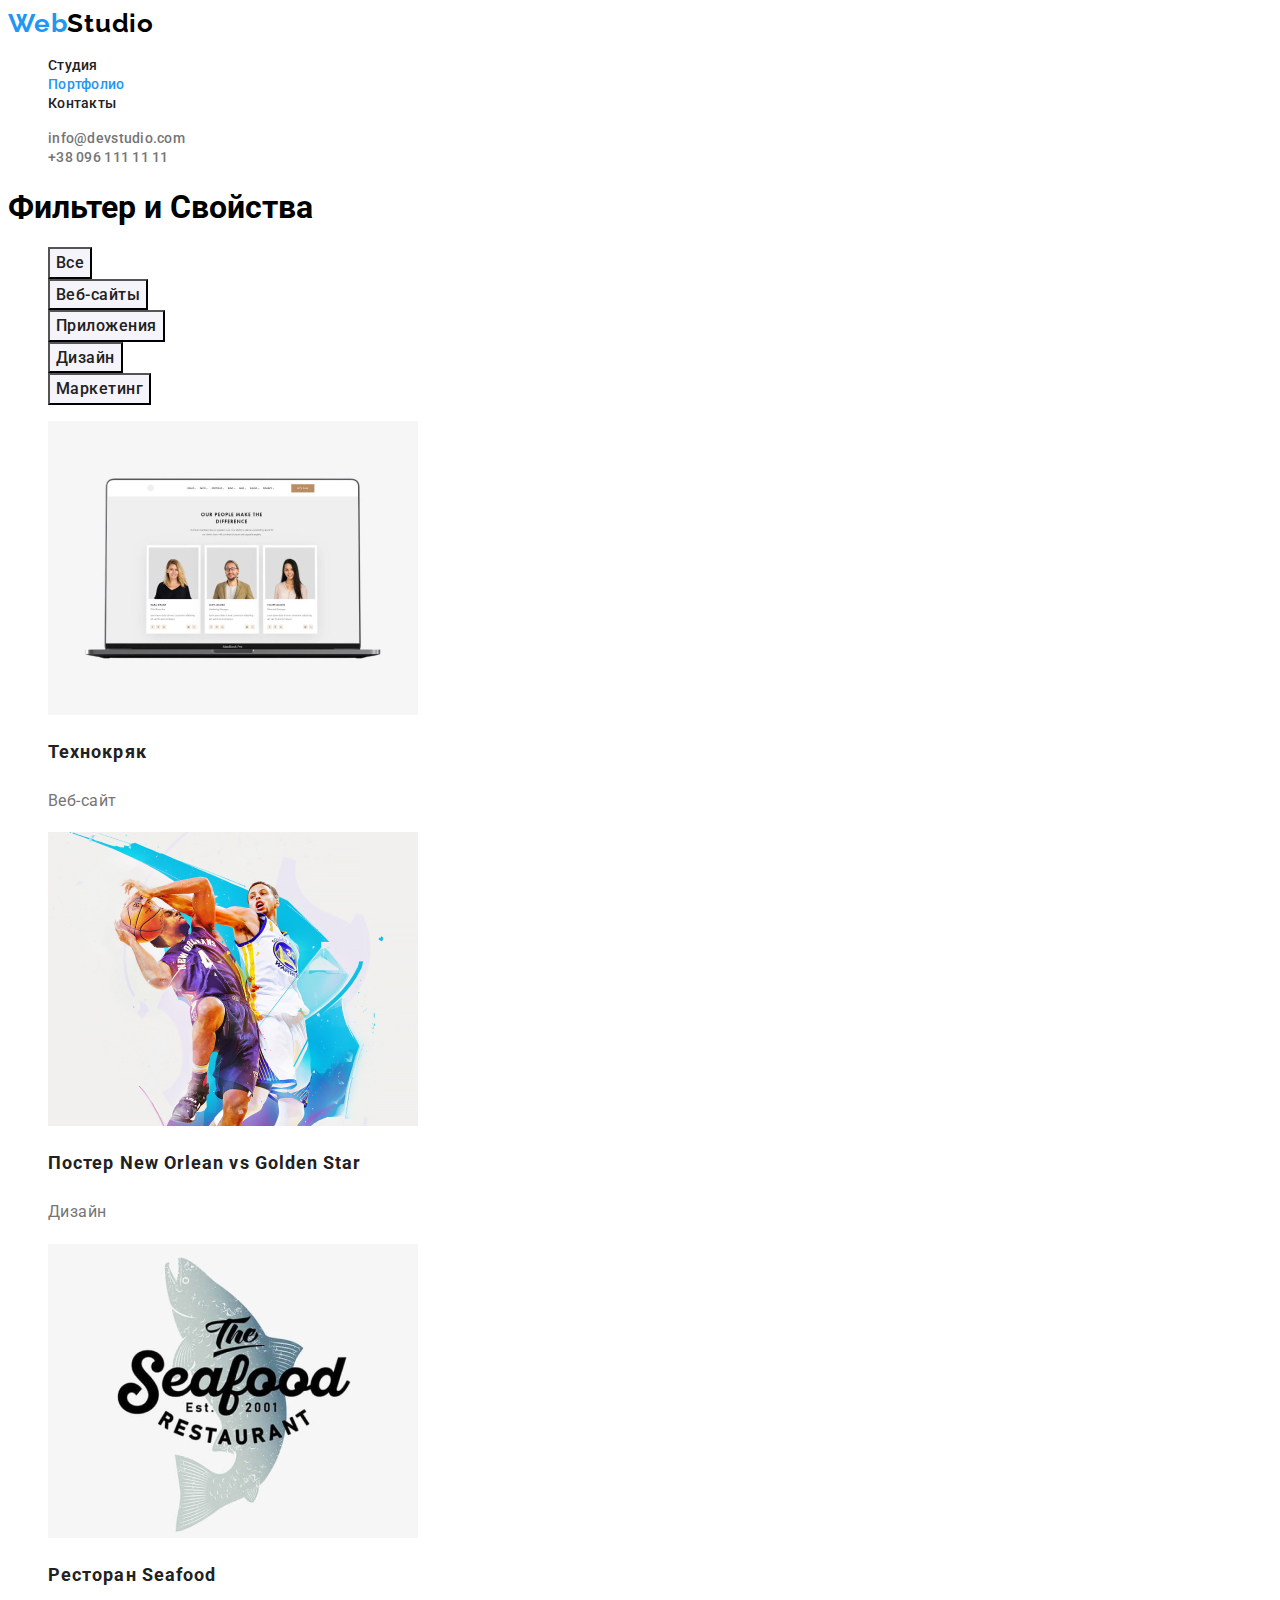
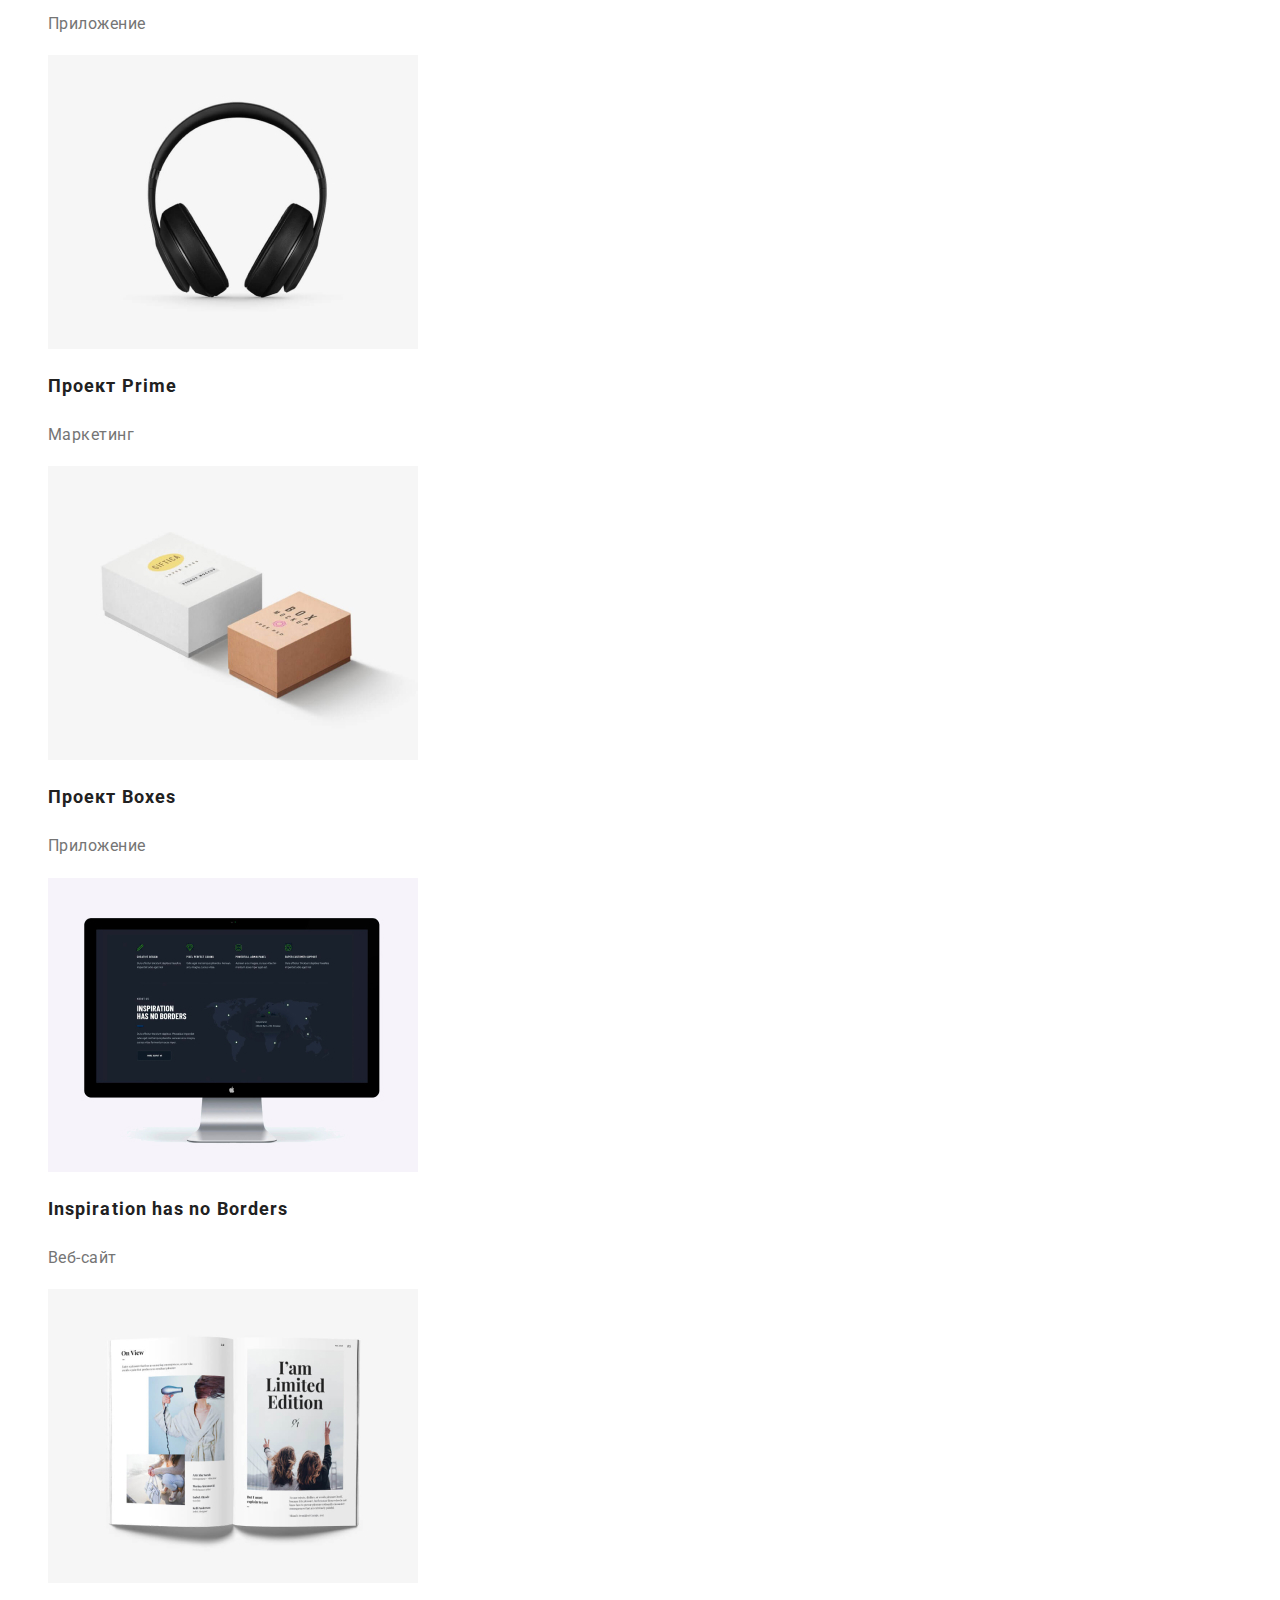
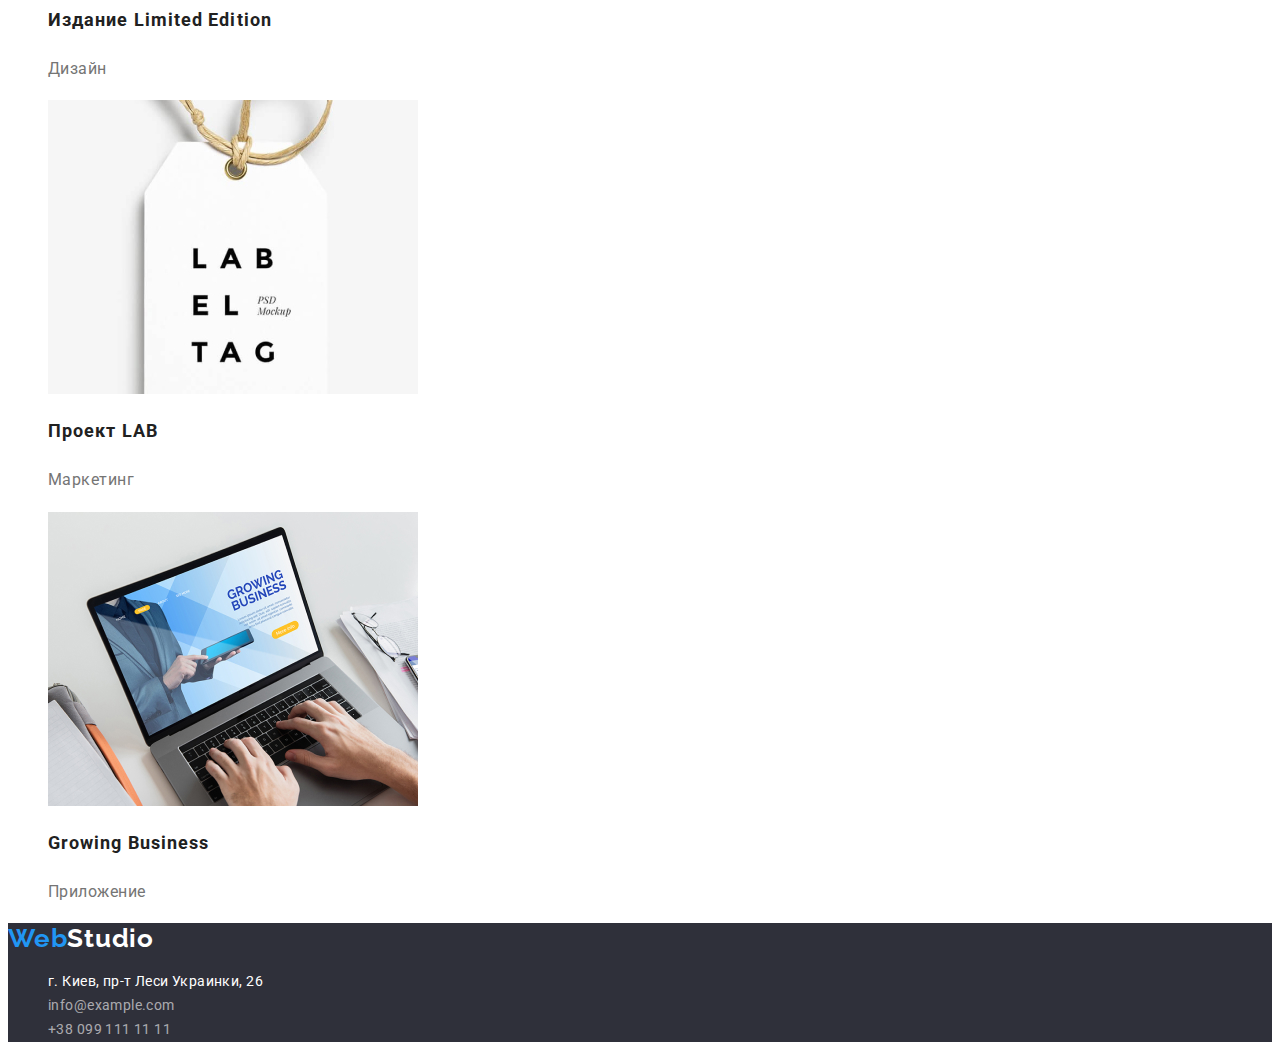
==== portfolio.html @ 2e81a2c7 "repositorycopy" ====
<!DOCTYPE html>
<html lang="ru">
<head>
    <meta charset="UTF-8">
    <meta http-equiv="X-UA-Compatible" content="IE=edge">
    <meta name="viewport" content="width=device-width, initial-scale=1.0">
    <title>Portfolio</title>
    <link
    href="https://fonts.googleapis.com/css2?family=Raleway:wght@700&family=Roboto:ital,wght@0,400;0,500;0,700;1,900&display=swap"
    rel="stylesheet">
    <link rel="stylesheet" href="./css/styles.css"/>
</head>
<body class="bodypage">

                                <!-- Header -->
<header class="header">
    <nav>
        <a href="./index.html" class="header-logo"><span class="header-word">Web</span>Studio</a>
        <ul class="header-navigation">
            <li><a href="./index.html">Студия</a></li>
            <li><a href="./portfolio.html" class="current">Портфолио</a></li>
            <li><a href="">Контакты</a></li>
        </ul>
    </nav>
    <ul class="header-auth">
        <li><a href="mailto:info@devstudio.com">info@devstudio.com</a></li>
        <li><a href="tel:+380961111111">+38 096 111 11 11</a></li>
    </ul>
</header>

                                <!-- Main -->
<main>

<section>
    <h1>Фильтер и Свойства</h1>
    
<!-- Main: Filter -->
    <ul>
        <li>
            <button type="button" class="btn-secondary">Все</button>
        </li>
        <li>
            <button type="button" class="btn-secondary">Веб-сайты</button>
        </li>
        <li>
            <button type="button" class="btn-secondary">Приложения</button>
        </li>
        <li>
            <button type="button" class="btn-secondary">Дизайн</button>
        </li>
        <li>
            <button type="button" class="btn-secondary">Маркетинг</button>
        </li>
    </ul>

<!-- Main: Features -->
    <ul class="features-list">
        <li>
            <a><img src="./images/featuresone.jpg" alt="Ноутбук" width="370" height="294"/>
            <h2 class="tittle">Технокряк</h2>
            <p class="paragraph">Веб-сайт</p></a>
        </li>
        <li>
            <a><img src="./images/featurestwo.jpg" alt="Баскетболісти" width="370" height="294"/>
            <h2 class="tittle">Постер New Orlean vs Golden Star</h2>
            <p class="paragraph">Дизайн</p></a>
        </li>
        <li>
            <a><img src="./images/featuresthree.jpg" alt="Логотип" width="370" height="294"/>
            <h2 class="tittle">Ресторан Seafood</h2>
            <p class="paragraph">Приложение</p></a>
        </li>
        <li>
            <a><img src="./images/featuresfourth.jpg" alt="Навушники" width="370" height="294"/>
            <h2 class="tittle">Проект Prime</h2>
            <p class="paragraph">Маркетинг</p></a>
        </li>
        <li>
            <a><img src="./images/featuresfive.jpg" alt="Дві коробки" width="370" height="294"/>
            <h2 class="tittle">Проект Boxes</h2>
            <p class="paragraph">Приложение</p></a>
        </li>
        <li>
            <a><img src="./images/featuressix.jpg" alt="Моноблок" width="370" height="294"/>
            <h2 class="tittle">Inspiration has no Borders</h2>
            <p class="paragraph">Веб-сайт</p></a>
        </li>
        <li>
            <a><img src="./images/featuresseven.jpg" alt="Глянцевий журнал" width="370" height="294"/>
            <h2 class="tittle">Издание Limited Edition</h2>
            <p class="paragraph">Дизайн</p></a>
        </li>
        <li>
            <a><img src="./images/featureseight.jpg" alt="Бумажний тег" width="370" height="294"/>
            <h2 class="tittle">Проект LAB</h2>
            <p class="paragraph">Маркетинг</p></a>
        </li>
        <li>
            <a><img src="./images/feautesnine.jpg" alt="Ноутбук" width="370" height="294"/>
            <h2 class="tittle">Growing Business</h2>
            <p class="paragraph">Приложение</p></a>
        </li>
    </ul>
</section>
</main>

                                <!-- Footer -->
<footer class="footer-background">
    <a href="./index.html" class="footer-logo"><span class="footer-word">Web</span>Studio</a>
    <address>
        <ul class="footer-list">
            <li>
                <a href="https://www.google.com/maps/d/viewer?mid=10uSM3H-mIU3GznYo2szRIEphczw&hl=en_US&ll=50.42732700000001%2C30.538092&z=17"
                    target="_blank" rel="noopener noreferrer" class="adress">г. Киев, пр-т Леси Украинки, 26</a>
            </li>
            <li>
                <a href="mailto:info@example.com" class="link">info@example.com</a>
            </li>
            <li>
                <a href="tel:+380991111111" class="link">+38 099 111 11 11</a>
            </li>
        </ul>
    </address>
</footer>

</body>
</html>
---- css/styles.css ----
:root {
    --primary-text-color: #212121;
    --secondary-text-color: #757575; 
    --additional-text-color: #2196F3;
    --white-tex-color: #FFFFFF;
}             
                    
                    
                    /* !!! index.html !!! */
.bodypage {
    background-color: var(--white-tex-color);
    font-family: Roboto, sans-serif;
}
ul {
    list-style: none;
}

                    /* Header */
.header-logo {
    color: #000000;
    font-family: Raleway, sans-serif;
    font-weight: 700;
    font-size: 26px;
    line-height: 1.2;
    letter-spacing: 0.03em;
    text-decoration: none;
}
.header-word {
    color: var(--additional-text-color);
}
.header-navigation a {
    color: var(--primary-text-color);
    font-weight: 500;
    font-size: 14px;
    line-height: 1.14;
    letter-spacing: 0.02em;
    text-decoration: none;
}
.header-navigation a:hover,
.header-navigation a:focus {
    color: var(--additional-text-color);
}

.header-navigation a.current {
    color: var(--additional-text-color);
}

.header-navigation .current {
    color: var(--additional-text-color);
}
.header-navigation.current {
    color: var(--additional-text-color);
}
.header-auth a {
    color: var(--secondary-text-color);
    font-weight: 500;
    font-size: 14px;
    line-height: 1.14;
    letter-spacing: 0.02em;
    text-decoration: none;
}
.header-auth a:hover,
.header-auth a:focus {
    color: var(--additional-text-color);
}

                    /* Main */
/* Main: Hero */
.hero {
    color: var(--white-tex-color);
    background-color: #2F303A;
}
.hero-tittle {
    font-weight: 900;
    font-size: 44px;
    line-height: 1.4;
    text-align: center;
    letter-spacing: 0.06em;
    text-transform: uppercase;
}
.btn-primary {
    color: var(--white-tex-color);
    background-color: var(--additional-text-color);
    font-family: inherit;
    font-weight: 700;
    font-size: 16px;
    line-height: 1.9;
    letter-spacing: 0.06em;
    cursor: pointer;
}


/* Main: Specification */
.section-tittle {
    color: var(--primary-text-color);
}
.specification-list .tittle {
    color: var(--primary-text-color);
    font-weight: 700;
    font-size: 14px;
    line-height: 1.14;
    letter-spacing: 0.03em;
    text-transform: uppercase;
}
.specification-list .paragraph {
    color: var(--secondary-text-color);
    font-weight: 400;
    font-size: 14px;
    line-height: 1.7;
    letter-spacing: 0.03em;
}

/* Main: What we do */
.section-tittle {
    color: var(--primary-text-color);
    font-weight: 700;
    font-size: 36px;
    line-height: 1.17;
    text-align: center;
    letter-spacing: 0.03em;
}

/* Main: our team */
.section.background {
    background-color: #F5F4FA;
}
.team-list .tittle {
    color: var(--primary-text-color);
    font-weight: 500;
    font-size: 16px;
    line-height: 1.9;
    text-align: center;
    letter-spacing: 0.03em;
}
.team-list .paragraph {
    color: var(--secondary-text-color);
    font-weight: 400;
    font-size: 16px;
    line-height: 1.9;
    text-align: center;
    letter-spacing: 0.03em;
}

                    /* Footer */
.footer-background {
    background-color: #2F303A;
}
.footer-logo {
    color: var(--white-tex-color);
    font-family: Raleway, sans-serif;
    font-weight: 700;
    font-size: 26px;
    line-height: 1.2;
    letter-spacing: 0.03em;
    text-decoration: none;
}
.footer-word {
    color: var(--additional-text-color)
}
.footer-list .adress {
    color: var(--white-tex-color);
    font-style: normal;
    font-weight: 400;
    font-size: 14px;
    line-height: 1.7;
    letter-spacing: 0.03em;
    text-decoration: none;
}
.footer-list .link {
    color: rgba(255, 255, 255, 0.6);
    font-style: normal;
    font-weight: 400;
    font-size: 14px;
    line-height: 1.7;
    letter-spacing: 0.03em;
    text-decoration: none;
}

.footer-list a:hover, 
.footer-list a:focus {
    color: var(--additional-text-color);
}

                    /* !!! portfolio.html !!! */
                    /* Header ✅ DONE */
                        
                    /* Main */
.btn-secondary {
    color: var(--primary-text-color);
    background-color: #F5F4FA;
    font-family: inherit;
    font-weight: 500;
    font-size: 16px;
    line-height: 1.6;
    text-align: center;
    letter-spacing: 0.03em;
    cursor: pointer;
}
.btn-secondary:hover,
.btn-secondary:focus {
    color: var(--white-tex-color);
    background-color: var(--additional-text-color);
}

.features-list .tittle {
    color: var(--primary-text-color);
    font-weight: 700;
    font-size: 18px;
    line-height: 2;
    letter-spacing: 0.06em;
}
.features-list .paragraph {
    color: var(--secondary-text-color);
    font-weight: 400;
    font-size: 16px;
    line-height: 1.9;
    letter-spacing: 0.03em;
}
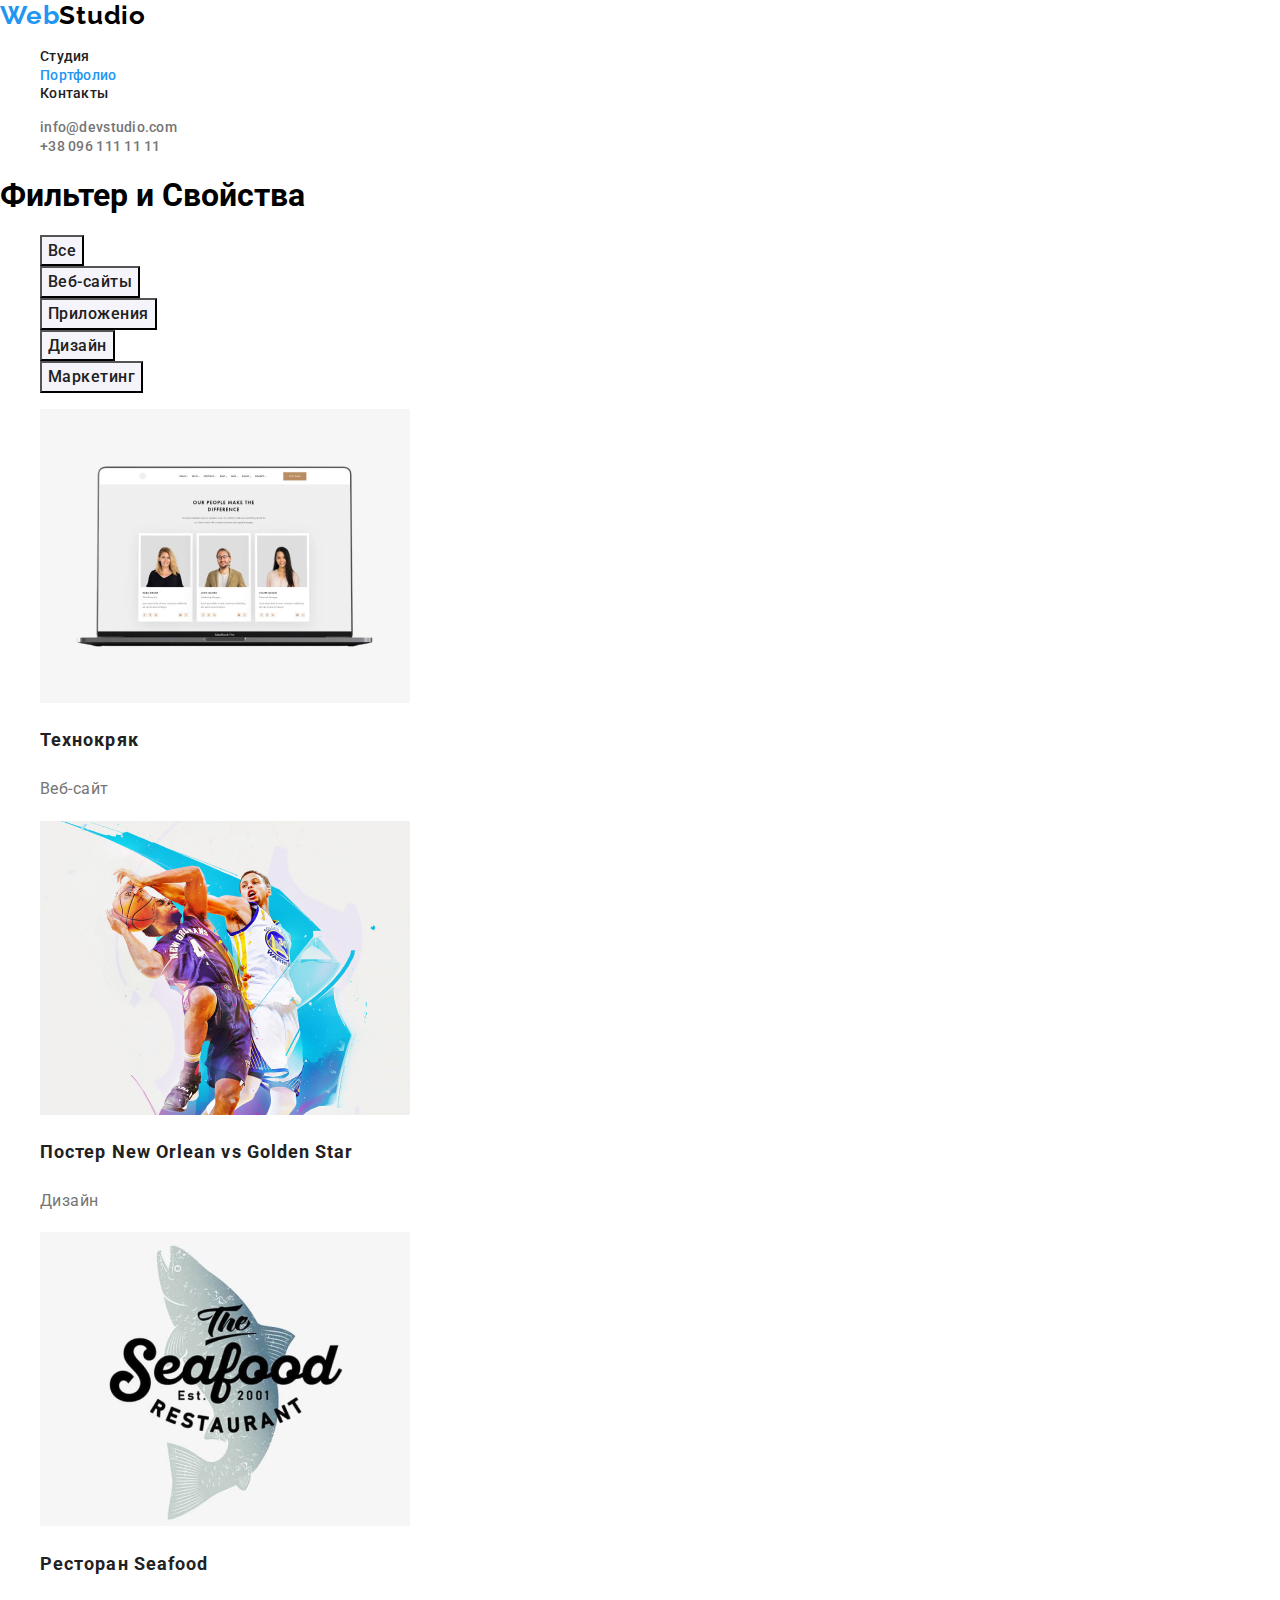
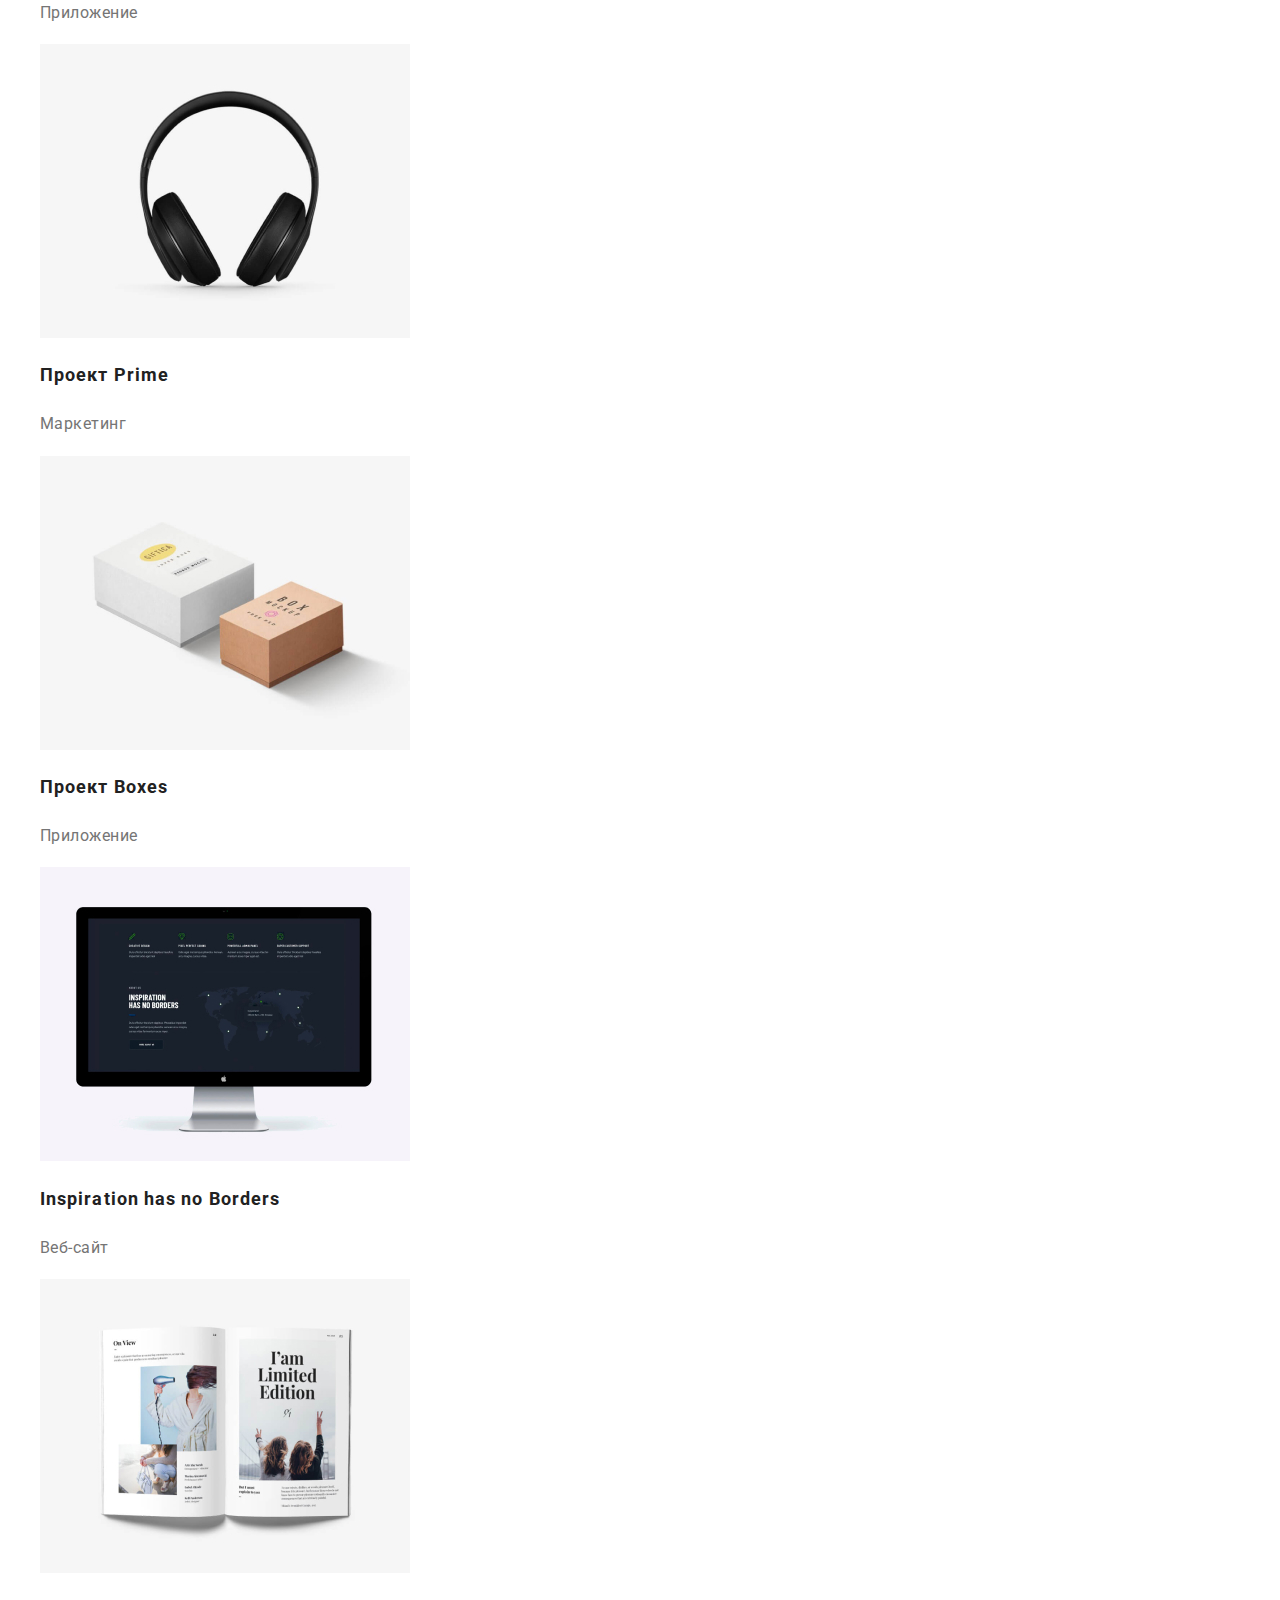
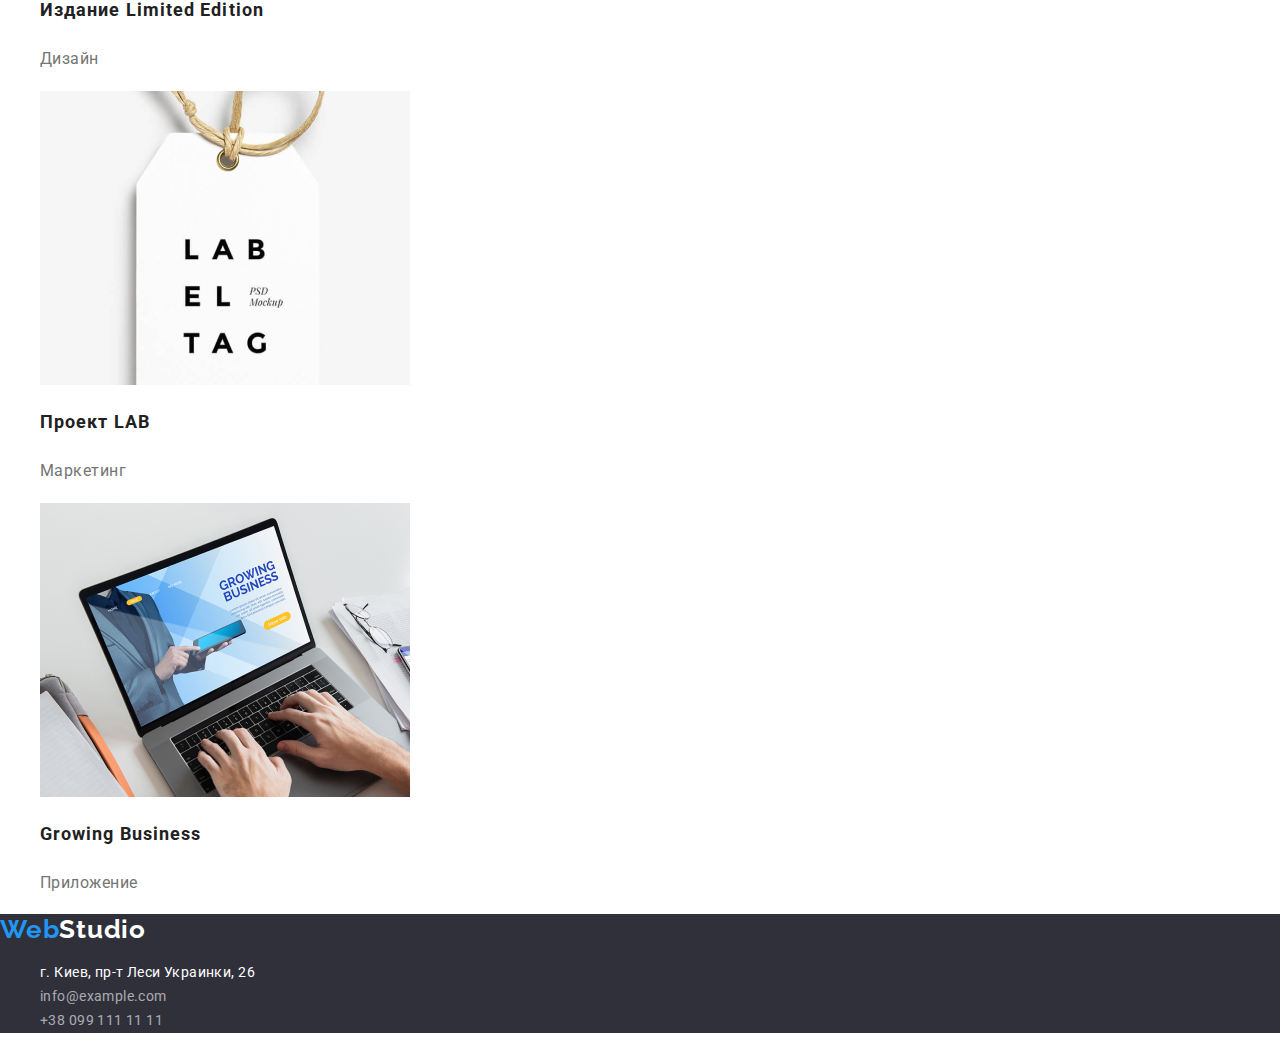
==== commit c6d3e382: "add normalize & prettier" ====
--- a/portfolio.html
+++ b/portfolio.html
@@ -8,6 +8,7 @@
     <link
     href="https://fonts.googleapis.com/css2?family=Raleway:wght@700&family=Roboto:ital,wght@0,400;0,500;0,700;1,900&display=swap"
     rel="stylesheet">
+    <link rel="stylesheet" href="https://cdnjs.cloudflare.com/ajax/libs/modern-normalize/1.1.0/modern-normalize.min.css"/>
     <link rel="stylesheet" href="./css/styles.css"/>
 </head>
 <body class="bodypage">
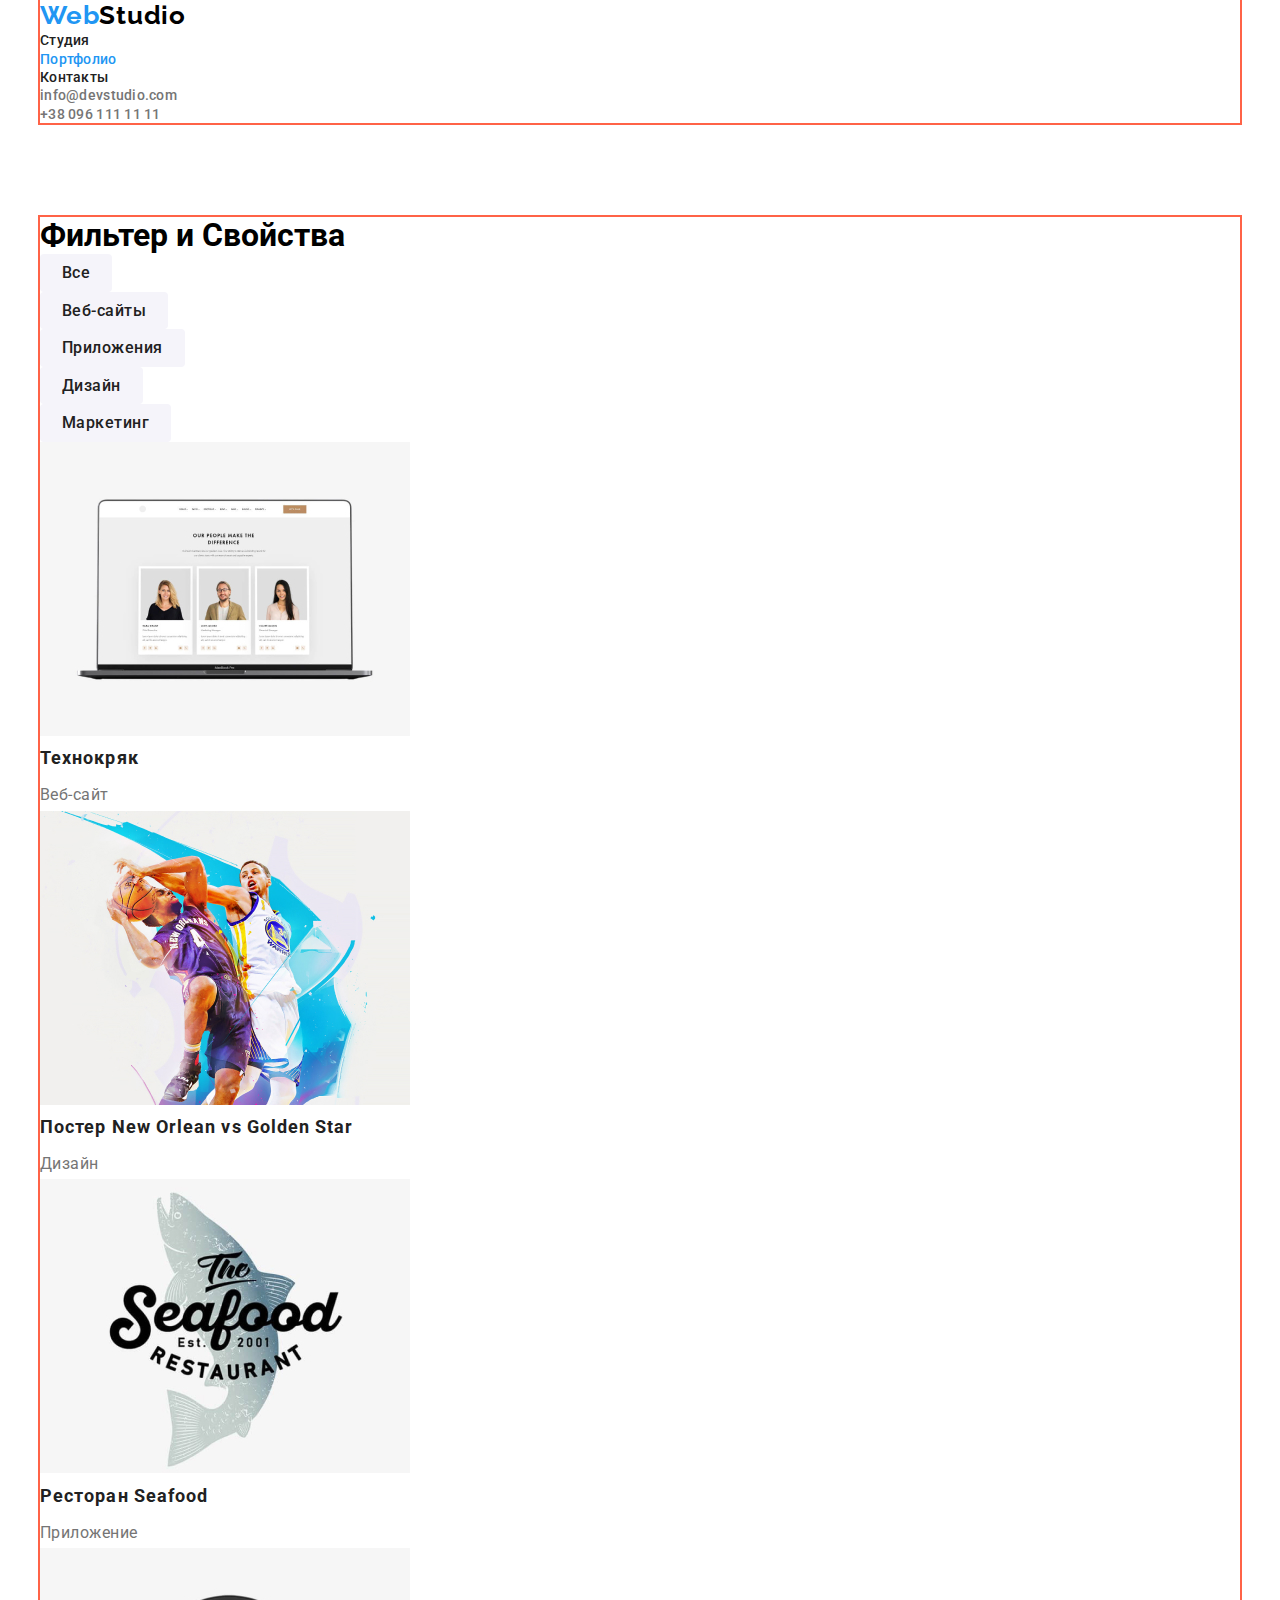
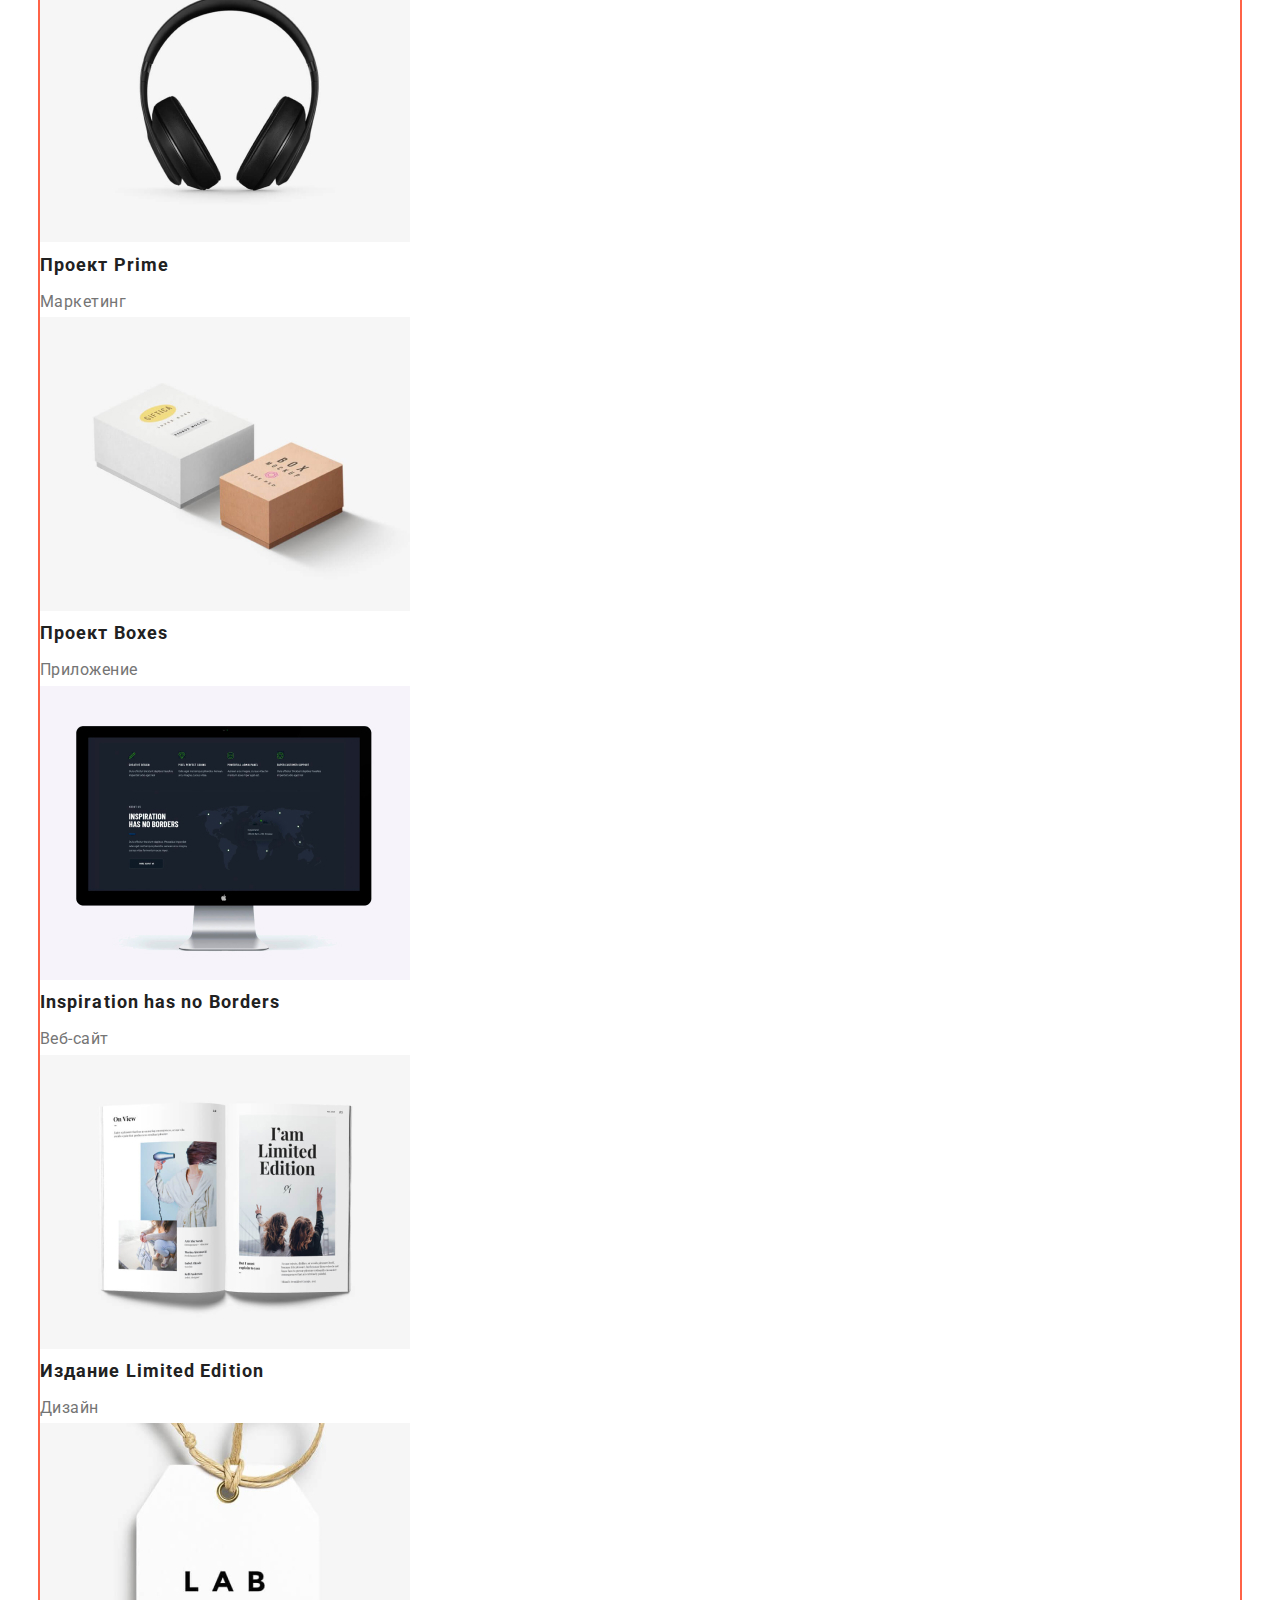
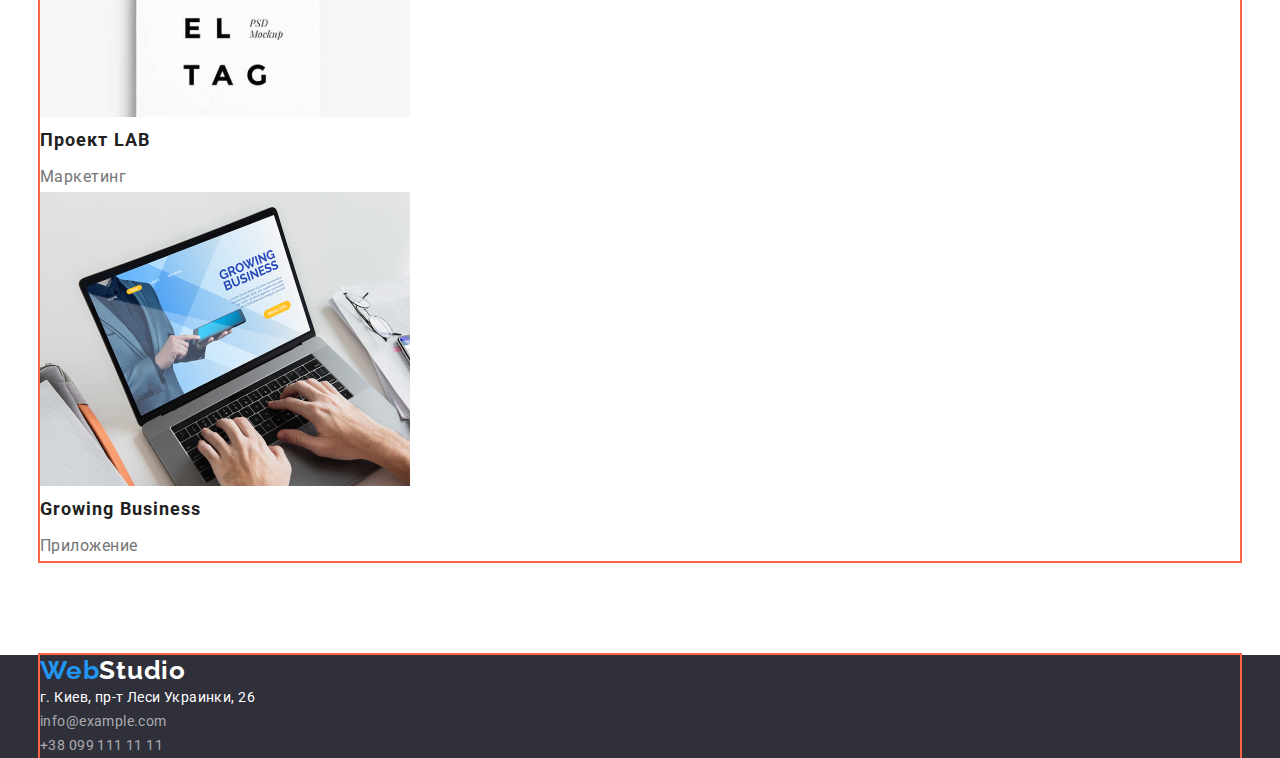
==== commit 7fb7c0a4: "firstpart" ====
--- a/portfolio.html
+++ b/portfolio.html
@@ -15,6 +15,7 @@
 
                                 <!-- Header -->
 <header class="header">
+    <div class="container">
     <nav>
         <a href="./index.html" class="header-logo"><span class="header-word">Web</span>Studio</a>
         <ul class="header-navigation">
@@ -27,12 +28,14 @@
         <li><a href="mailto:info@devstudio.com">info@devstudio.com</a></li>
         <li><a href="tel:+380961111111">+38 096 111 11 11</a></li>
     </ul>
+    </div>
 </header>
 
                                 <!-- Main -->
 <main>
 
-<section>
+<section class="section-portfolio">
+    <div class="container">
     <h1>Фильтер и Свойства</h1>
     
 <!-- Main: Filter -->
@@ -102,11 +105,13 @@
             <p class="paragraph">Приложение</p></a>
         </li>
     </ul>
+    </div>
 </section>
 </main>
 
                                 <!-- Footer -->
 <footer class="footer-background">
+    <div class="container">
     <a href="./index.html" class="footer-logo"><span class="footer-word">Web</span>Studio</a>
     <address>
         <ul class="footer-list">
@@ -122,6 +127,7 @@
             </li>
         </ul>
     </address>
+    </div>
 </footer>
 
 </body>
--- a/css/styles.css
+++ b/css/styles.css
@@ -3,17 +3,33 @@
     --secondary-text-color: #757575; 
     --additional-text-color: #2196F3;
     --white-tex-color: #FFFFFF;
-}             
-                    
+}      
+ul {
+    list-style: none;
+    padding: 0;
+    margin: 0;
+}
+h1, h2, h3, h4, h5, h6 {
+    padding: 0;
+    margin: 0;
+}
+p {
+    padding: 0;
+    margin: 0;
+}
+.container {
+    margin-left: auto;
+    margin-right: auto;
+    width: 1200px;
+
+    outline: 2px solid tomato;
+}                    
                     
                     /* !!! index.html !!! */
 .bodypage {
     background-color: var(--white-tex-color);
     font-family: Roboto, sans-serif;
 }
-ul {
-    list-style: none;
-}
 
                     /* Header */
 .header-logo {
@@ -65,36 +81,51 @@
 }
 
                     /* Main */
+.section {
+    margin-bottom: 94px;
+}
 /* Main: Hero */
 .hero {
+    margin-bottom: 94px;
+
     color: var(--white-tex-color);
     background-color: #2F303A;
+
+    text-align: center;
 }
 .hero-tittle {
+    margin-bottom: 30px;
+
     font-weight: 900;
     font-size: 44px;
     line-height: 1.4;
-    text-align: center;
     letter-spacing: 0.06em;
     text-transform: uppercase;
 }
 .btn-primary {
+    border-radius: 4px; 
+    border: 0 solid transparent;
+    padding: 10px 32px;
+    display: inline-block;
+    min-width: 200px;
+
     color: var(--white-tex-color);
     background-color: var(--additional-text-color);
+
     font-family: inherit;
     font-weight: 700;
     font-size: 16px;
     line-height: 1.9;
     letter-spacing: 0.06em;
     cursor: pointer;
+    text-align: center;
 }
 
 
 /* Main: Specification */
-.section-tittle {
-    color: var(--primary-text-color);
-}
 .specification-list .tittle {
+    margin-bottom: 10px;
+
     color: var(--primary-text-color);
     font-weight: 700;
     font-size: 14px;
@@ -112,6 +143,8 @@
 
 /* Main: What we do */
 .section-tittle {
+    padding-bottom: 50px;
+
     color: var(--primary-text-color);
     font-weight: 700;
     font-size: 36px;
@@ -123,13 +156,18 @@
 /* Main: our team */
 .section.background {
     background-color: #F5F4FA;
+    margin-bottom: 0;
+}
+.section.background .section-tittle {
+    padding-top: 94px;
 }
 .team-list .tittle {
-    color: var(--primary-text-color);
-    font-weight: 500;
-    font-size: 16px;
-    line-height: 1.9;
-    text-align: center;
+    margin-bottom: 10px;
+    
+    color: var(--primary-text-color);
+    font-weight: 500;
+    font-size: 16px;
+    line-height: 1.9;
     letter-spacing: 0.03em;
 }
 .team-list .paragraph {
@@ -137,7 +175,6 @@
     font-weight: 400;
     font-size: 16px;
     line-height: 1.9;
-    text-align: center;
     letter-spacing: 0.03em;
 }
 
@@ -185,7 +222,17 @@
                     /* Header ✅ DONE */
                         
                     /* Main */
+.section-portfolio {
+    padding-top: 94px;
+    padding-right: auto;
+    padding-bottom: 94px;
+    padding-left: auto;
+}
 .btn-secondary {
+    border-radius: 4px;
+    border: 0 solid transparent;
+    padding: 6px 22px;
+
     color: var(--primary-text-color);
     background-color: #F5F4FA;
     font-family: inherit;
@@ -203,6 +250,8 @@
 }
 
 .features-list .tittle {
+    margin-bottom: 4px;
+
     color: var(--primary-text-color);
     font-weight: 700;
     font-size: 18px;
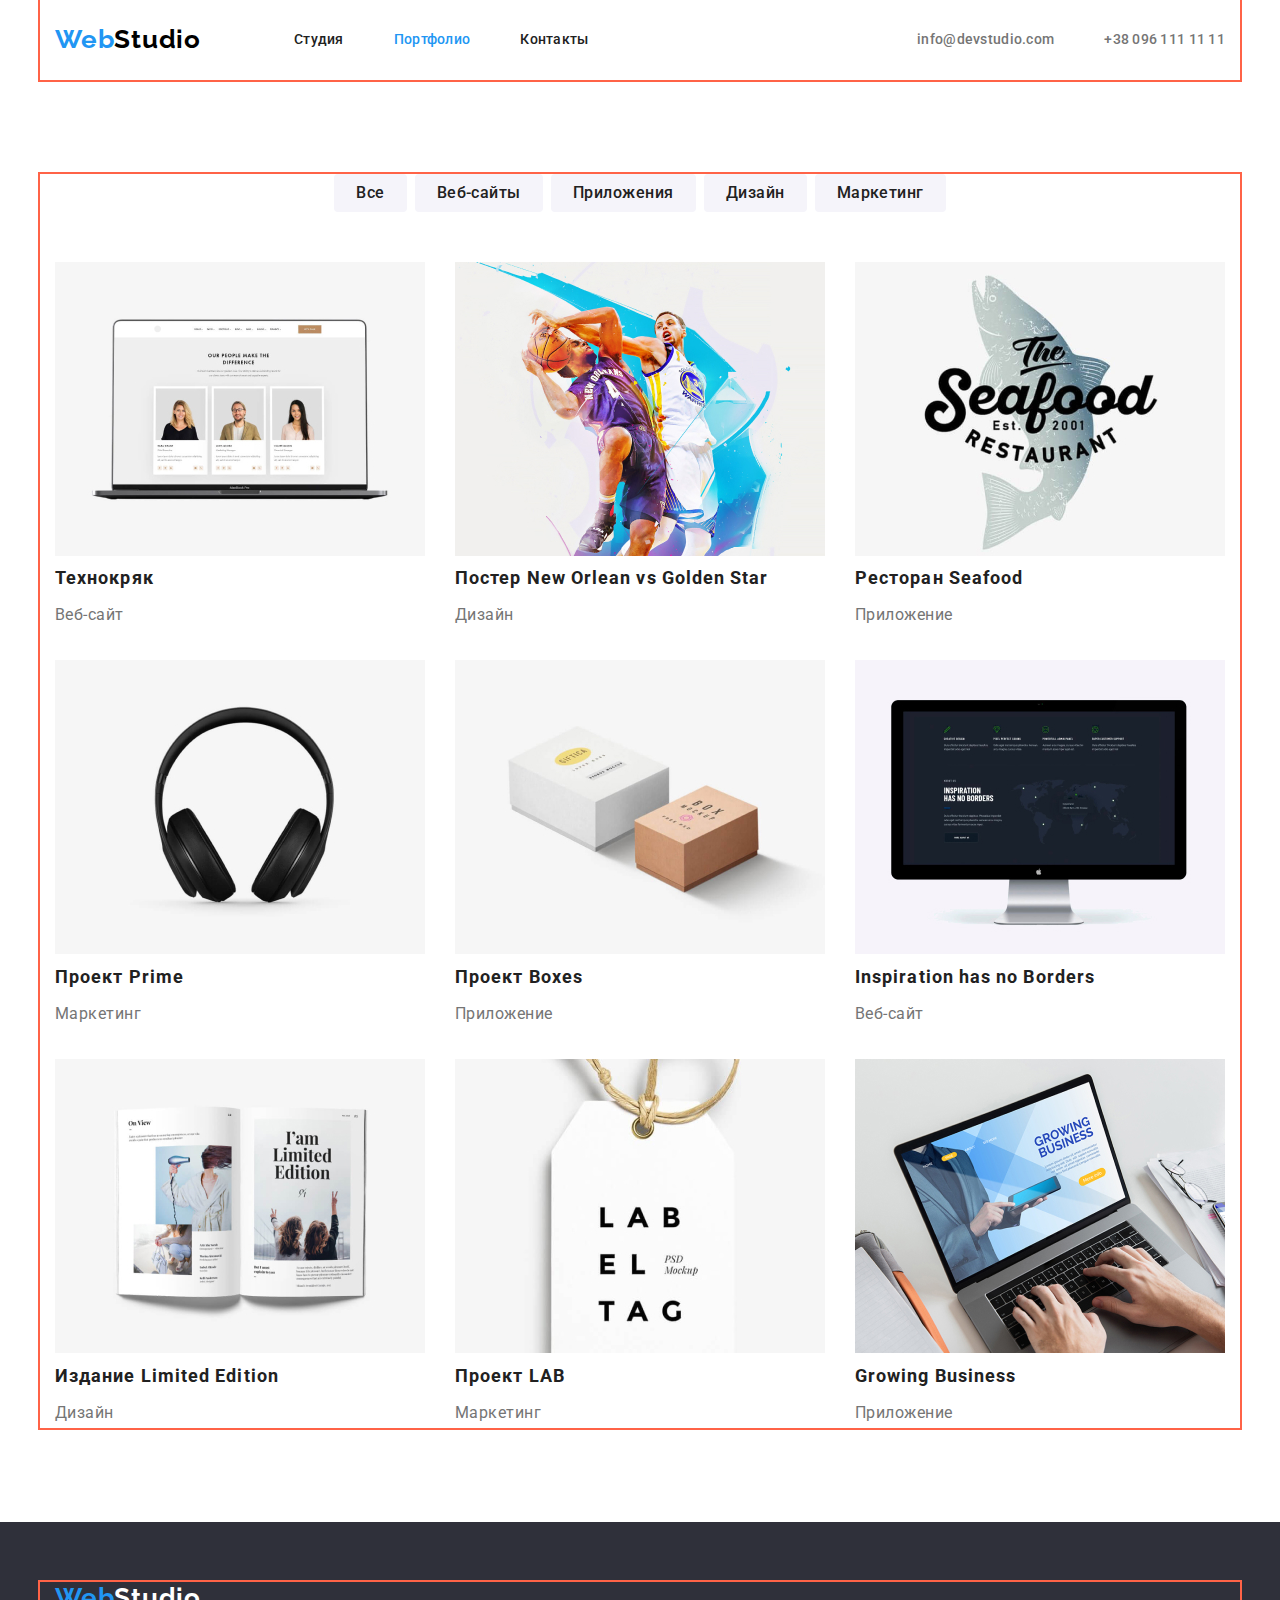
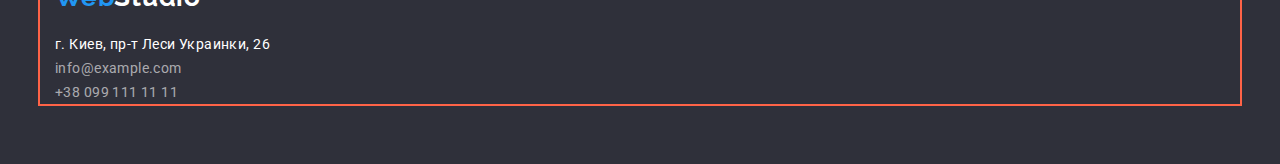
==== commit 78bcadc8: "addedflexboxes" ====
--- a/portfolio.html
+++ b/portfolio.html
@@ -15,19 +15,19 @@
 
                                 <!-- Header -->
 <header class="header">
-    <div class="container">
-    <nav>
-        <a href="./index.html" class="header-logo"><span class="header-word">Web</span>Studio</a>
-        <ul class="header-navigation">
-            <li><a href="./index.html">Студия</a></li>
-            <li><a href="./portfolio.html" class="current">Портфолио</a></li>
-            <li><a href="">Контакты</a></li>
+    <div class="container nav">
+        <nav class="header-nav">
+            <a href="./index.html" class="header-logo"><span class="header-word">Web</span>Studio</a>
+            <ul class="header-navigation">
+                <li class="item"><a href="./index.html" >Студия</a></li>
+                <li class="item"><a class="current" href="./portfolio.html">Портфолио</a></li>
+                <li class="item"><a href="">Контакты</a></li>
+            </ul>
+        </nav>
+        <ul class="header-auth">
+            <li class="item"><a href="mailto:info@devstudio.com">info@devstudio.com</a></li>
+            <li class="item"><a href="tel:+380961111111">+38 096 111 11 11</a></li>
         </ul>
-    </nav>
-    <ul class="header-auth">
-        <li><a href="mailto:info@devstudio.com">info@devstudio.com</a></li>
-        <li><a href="tel:+380961111111">+38 096 111 11 11</a></li>
-    </ul>
     </div>
 </header>
 
@@ -36,70 +36,70 @@
 
 <section class="section-portfolio">
     <div class="container">
-    <h1>Фильтер и Свойства</h1>
+    <h1 class="hide">Фильтер и Свойства</h1>
     
 <!-- Main: Filter -->
-    <ul>
-        <li>
+    <ul class="filter-list">
+        <li class="item">
             <button type="button" class="btn-secondary">Все</button>
         </li>
-        <li>
+        <li class="item">
             <button type="button" class="btn-secondary">Веб-сайты</button>
         </li>
-        <li>
+        <li class="item">
             <button type="button" class="btn-secondary">Приложения</button>
         </li>
-        <li>
+        <li class="item">
             <button type="button" class="btn-secondary">Дизайн</button>
         </li>
-        <li>
+        <li class="item">
             <button type="button" class="btn-secondary">Маркетинг</button>
         </li>
     </ul>
 
 <!-- Main: Features -->
     <ul class="features-list">
-        <li>
+        <li class="item">
             <a><img src="./images/featuresone.jpg" alt="Ноутбук" width="370" height="294"/>
             <h2 class="tittle">Технокряк</h2>
             <p class="paragraph">Веб-сайт</p></a>
         </li>
-        <li>
+        <li class="item">
             <a><img src="./images/featurestwo.jpg" alt="Баскетболісти" width="370" height="294"/>
             <h2 class="tittle">Постер New Orlean vs Golden Star</h2>
             <p class="paragraph">Дизайн</p></a>
         </li>
-        <li>
+        <li class="item">
             <a><img src="./images/featuresthree.jpg" alt="Логотип" width="370" height="294"/>
             <h2 class="tittle">Ресторан Seafood</h2>
             <p class="paragraph">Приложение</p></a>
         </li>
-        <li>
+        <li class="item">
             <a><img src="./images/featuresfourth.jpg" alt="Навушники" width="370" height="294"/>
             <h2 class="tittle">Проект Prime</h2>
             <p class="paragraph">Маркетинг</p></a>
         </li>
-        <li>
+        <li class="item">
             <a><img src="./images/featuresfive.jpg" alt="Дві коробки" width="370" height="294"/>
             <h2 class="tittle">Проект Boxes</h2>
             <p class="paragraph">Приложение</p></a>
         </li>
-        <li>
+        <li class="item">
             <a><img src="./images/featuressix.jpg" alt="Моноблок" width="370" height="294"/>
             <h2 class="tittle">Inspiration has no Borders</h2>
             <p class="paragraph">Веб-сайт</p></a>
         </li>
-        <li>
+        <li class="item">
             <a><img src="./images/featuresseven.jpg" alt="Глянцевий журнал" width="370" height="294"/>
             <h2 class="tittle">Издание Limited Edition</h2>
             <p class="paragraph">Дизайн</p></a>
         </li>
-        <li>
+        <li class="item">
             <a><img src="./images/featureseight.jpg" alt="Бумажний тег" width="370" height="294"/>
             <h2 class="tittle">Проект LAB</h2>
             <p class="paragraph">Маркетинг</p></a>
         </li>
-        <li>
+        <li class="item">
             <a><img src="./images/feautesnine.jpg" alt="Ноутбук" width="370" height="294"/>
             <h2 class="tittle">Growing Business</h2>
             <p class="paragraph">Приложение</p></a>
--- a/css/styles.css
+++ b/css/styles.css
@@ -18,9 +18,12 @@
     margin: 0;
 }
 .container {
+    width: 1200px;
     margin-left: auto;
     margin-right: auto;
-    width: 1200px;
+    padding-right: 15px;
+    padding-left: 15px;
+    
 
     outline: 2px solid tomato;
 }                    
@@ -32,6 +35,14 @@
 }
 
                     /* Header */
+.header .nav {
+    display: flex;
+    align-items: center;
+}
+.header-nav {
+    display: flex;
+    align-items: center;
+}
 .header-logo {
     color: #000000;
     font-family: Raleway, sans-serif;
@@ -44,7 +55,18 @@
 .header-word {
     color: var(--additional-text-color);
 }
+.header-navigation{
+    display: flex;
+    margin-left: 93px;
+}
+.header-navigation .item:not(:last-child) {
+    margin-right: 50px;
+}
 .header-navigation a {
+    display: block;
+    padding-top: 32px;
+    padding-bottom: 32px;
+
     color: var(--primary-text-color);
     font-weight: 500;
     font-size: 14px;
@@ -67,7 +89,18 @@
 .header-navigation.current {
     color: var(--additional-text-color);
 }
+.header-auth {
+    display: flex;
+    margin-left: auto;
+}
+.header-auth .item:not(:last-child) {
+    margin-right: 50px;
+}
 .header-auth a {
+    display: block;
+    padding-top: 32px;
+    padding-bottom: 32px;
+
     color: var(--secondary-text-color);
     font-weight: 500;
     font-size: 14px;
@@ -123,6 +156,16 @@
 
 
 /* Main: Specification */
+.section-tittle.hide {
+    display: none;
+}
+.specification-list {
+    display: flex;
+    justify-content: center;
+}
+.specification-list > .item:not(:last-child){
+    margin-right: 30px;
+}
 .specification-list .tittle {
     margin-bottom: 10px;
 
@@ -134,6 +177,8 @@
     text-transform: uppercase;
 }
 .specification-list .paragraph {
+    width: 270px;
+
     color: var(--secondary-text-color);
     font-weight: 400;
     font-size: 14px;
@@ -152,7 +197,16 @@
     text-align: center;
     letter-spacing: 0.03em;
 }
-
+.whatwedo-list {
+    display: flex;
+    width: calc((100 - 60px) / 3);
+}
+.whatwedo-list > .item {
+    margin-right: 30px;
+}
+.whatwedo-list > .item:last-child {
+    margin-right: 0;
+}
 /* Main: our team */
 .section.background {
     background-color: #F5F4FA;
@@ -161,6 +215,13 @@
 .section.background .section-tittle {
     padding-top: 94px;
 }
+.team-list {
+    display: flex;
+}
+.team-list > .item {
+    width: calc((100% - 90px) / 4);
+    margin-right: 30px;
+}
 .team-list .tittle {
     margin-bottom: 10px;
     
@@ -181,8 +242,13 @@
                     /* Footer */
 .footer-background {
     background-color: #2F303A;
+    padding-top: 60px;
+    padding-bottom: 60px;
 }
 .footer-logo {
+    display: block;
+    margin-bottom: 20px;
+
     color: var(--white-tex-color);
     font-family: Raleway, sans-serif;
     font-weight: 700;
@@ -202,6 +268,9 @@
     line-height: 1.7;
     letter-spacing: 0.03em;
     text-decoration: none;
+}
+.footer-list > .item:not(:last-child) {
+    margin-bottom: 9px;
 }
 .footer-list .link {
     color: rgba(255, 255, 255, 0.6);
@@ -222,12 +291,25 @@
                     /* Header ✅ DONE */
                         
                     /* Main */
+
+.section-portfolio .hide {
+    display: none;
+}
 .section-portfolio {
     padding-top: 94px;
     padding-right: auto;
     padding-bottom: 94px;
     padding-left: auto;
 }
+/* Filter */
+.filter-list {
+    display: flex;   
+    justify-content: center;
+    margin-bottom: 50px; 
+}
+.filter-list > .item:not(:last-child) {
+    margin-right: 8px;
+}
 .btn-secondary {
     border-radius: 4px;
     border: 0 solid transparent;
@@ -248,6 +330,22 @@
     color: var(--white-tex-color);
     background-color: var(--additional-text-color);
 }
+/* Features */
+.features-list {
+    display: flex;
+    flex-wrap: wrap;
+}
+.features-list > .item {
+    width: calc((100% - 60px) / 3);
+    margin-right: 30px;
+    margin-bottom: 30px;
+}
+.features-list > .item:nth-child(3n) {
+    margin-right: 0;    
+}
+.features-list > .item:nth-last-child(-n+3) {
+    margin-bottom: 0%;
+}
 
 .features-list .tittle {
     margin-bottom: 4px;
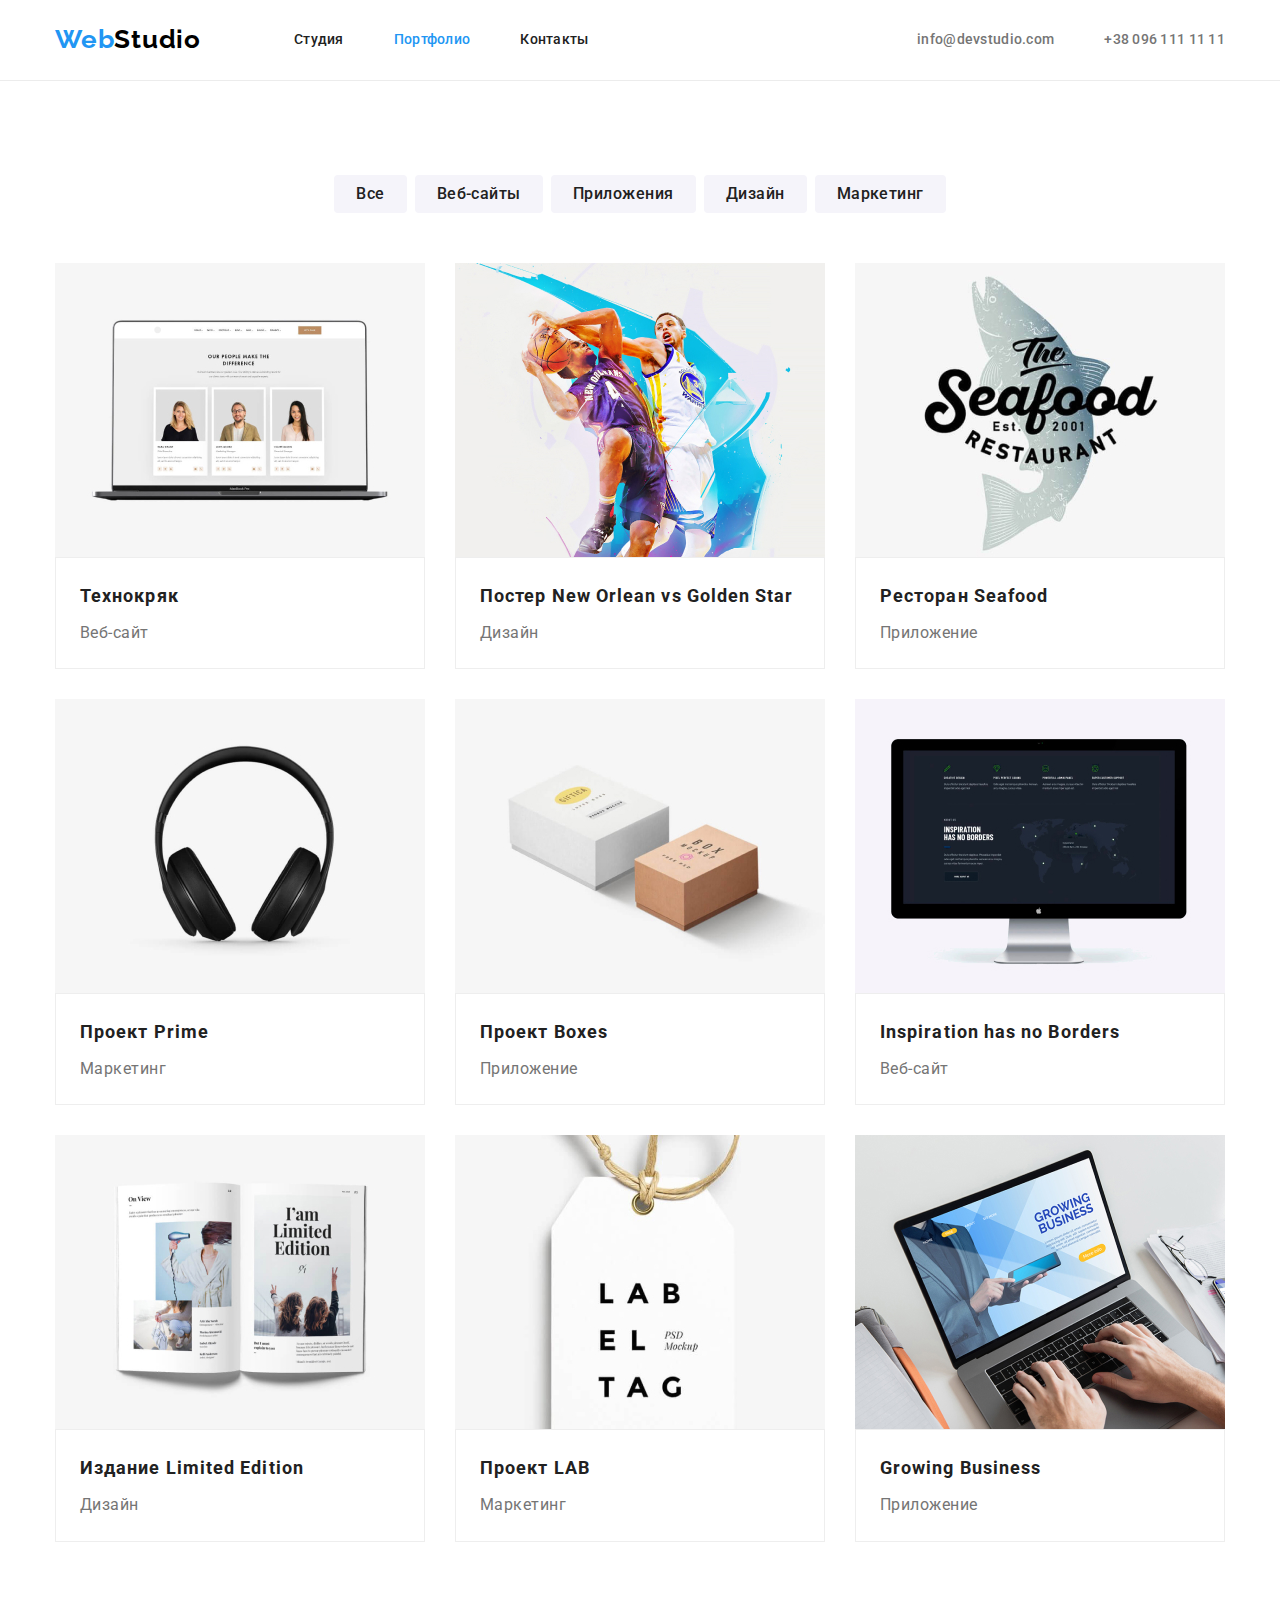
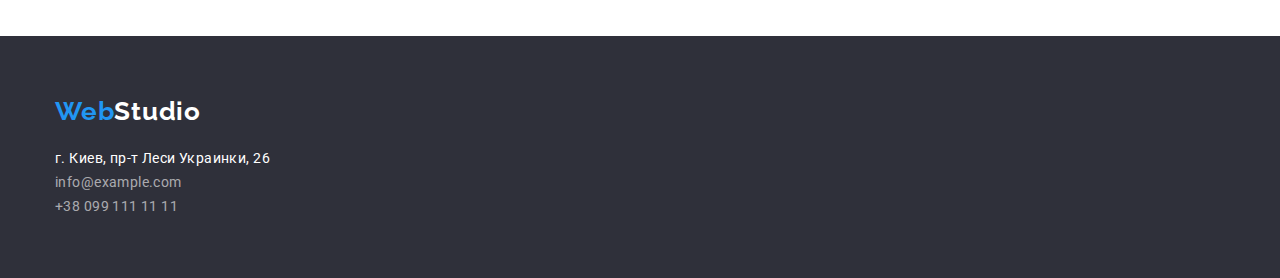
==== commit 378a057c: "finalize" ====
--- a/portfolio.html
+++ b/portfolio.html
@@ -1,134 +1,233 @@
 <!DOCTYPE html>
 <html lang="ru">
-<head>
-    <meta charset="UTF-8">
-    <meta http-equiv="X-UA-Compatible" content="IE=edge">
-    <meta name="viewport" content="width=device-width, initial-scale=1.0">
+  <head>
+    <meta charset="UTF-8" />
+    <meta http-equiv="X-UA-Compatible" content="IE=edge" />
+    <meta name="viewport" content="width=device-width, initial-scale=1.0" />
     <title>Portfolio</title>
     <link
-    href="https://fonts.googleapis.com/css2?family=Raleway:wght@700&family=Roboto:ital,wght@0,400;0,500;0,700;1,900&display=swap"
-    rel="stylesheet">
-    <link rel="stylesheet" href="https://cdnjs.cloudflare.com/ajax/libs/modern-normalize/1.1.0/modern-normalize.min.css"/>
-    <link rel="stylesheet" href="./css/styles.css"/>
-</head>
-<body class="bodypage">
-
-                                <!-- Header -->
-<header class="header">
-    <div class="container nav">
+      href="https://fonts.googleapis.com/css2?family=Raleway:wght@700&family=Roboto:wght@400;500;700;900&display=swap"
+      rel="stylesheet"
+    />
+    <link
+      rel="stylesheet"
+      href="https://cdnjs.cloudflare.com/ajax/libs/modern-normalize/1.1.0/modern-normalize.min.css"
+    />
+    <link rel="stylesheet" href="./css/styles.css" />
+  </head>
+  <body class="bodypage">
+    <!-- Header -->
+    <header class="header line">
+      <div class="container nav">
         <nav class="header-nav">
-            <a href="./index.html" class="header-logo"><span class="header-word">Web</span>Studio</a>
-            <ul class="header-navigation">
-                <li class="item"><a href="./index.html" >Студия</a></li>
-                <li class="item"><a class="current" href="./portfolio.html">Портфолио</a></li>
-                <li class="item"><a href="">Контакты</a></li>
-            </ul>
+          <a href="./index.html" class="header-logo"
+            ><span class="header-word">Web</span>Studio</a
+          >
+          <ul class="header-navigation">
+            <li class="item"><a href="./index.html">Студия</a></li>
+            <li class="item">
+              <a class="current" href="./portfolio.html">Портфолио</a>
+            </li>
+            <li class="item"><a href="">Контакты</a></li>
+          </ul>
         </nav>
         <ul class="header-auth">
-            <li class="item"><a href="mailto:info@devstudio.com">info@devstudio.com</a></li>
-            <li class="item"><a href="tel:+380961111111">+38 096 111 11 11</a></li>
+          <li class="item">
+            <a href="mailto:info@devstudio.com">info@devstudio.com</a>
+          </li>
+          <li class="item">
+            <a href="tel:+380961111111">+38 096 111 11 11</a>
+          </li>
         </ul>
-    </div>
-</header>
-
-                                <!-- Main -->
-<main>
-
-<section class="section-portfolio">
-    <div class="container">
-    <h1 class="hide">Фильтер и Свойства</h1>
-    
-<!-- Main: Filter -->
-    <ul class="filter-list">
-        <li class="item">
-            <button type="button" class="btn-secondary">Все</button>
-        </li>
-        <li class="item">
-            <button type="button" class="btn-secondary">Веб-сайты</button>
-        </li>
-        <li class="item">
-            <button type="button" class="btn-secondary">Приложения</button>
-        </li>
-        <li class="item">
-            <button type="button" class="btn-secondary">Дизайн</button>
-        </li>
-        <li class="item">
-            <button type="button" class="btn-secondary">Маркетинг</button>
-        </li>
-    </ul>
-
-<!-- Main: Features -->
-    <ul class="features-list">
-        <li class="item">
-            <a><img src="./images/featuresone.jpg" alt="Ноутбук" width="370" height="294"/>
-            <h2 class="tittle">Технокряк</h2>
-            <p class="paragraph">Веб-сайт</p></a>
-        </li>
-        <li class="item">
-            <a><img src="./images/featurestwo.jpg" alt="Баскетболісти" width="370" height="294"/>
-            <h2 class="tittle">Постер New Orlean vs Golden Star</h2>
-            <p class="paragraph">Дизайн</p></a>
-        </li>
-        <li class="item">
-            <a><img src="./images/featuresthree.jpg" alt="Логотип" width="370" height="294"/>
-            <h2 class="tittle">Ресторан Seafood</h2>
-            <p class="paragraph">Приложение</p></a>
-        </li>
-        <li class="item">
-            <a><img src="./images/featuresfourth.jpg" alt="Навушники" width="370" height="294"/>
-            <h2 class="tittle">Проект Prime</h2>
-            <p class="paragraph">Маркетинг</p></a>
-        </li>
-        <li class="item">
-            <a><img src="./images/featuresfive.jpg" alt="Дві коробки" width="370" height="294"/>
-            <h2 class="tittle">Проект Boxes</h2>
-            <p class="paragraph">Приложение</p></a>
-        </li>
-        <li class="item">
-            <a><img src="./images/featuressix.jpg" alt="Моноблок" width="370" height="294"/>
-            <h2 class="tittle">Inspiration has no Borders</h2>
-            <p class="paragraph">Веб-сайт</p></a>
-        </li>
-        <li class="item">
-            <a><img src="./images/featuresseven.jpg" alt="Глянцевий журнал" width="370" height="294"/>
-            <h2 class="tittle">Издание Limited Edition</h2>
-            <p class="paragraph">Дизайн</p></a>
-        </li>
-        <li class="item">
-            <a><img src="./images/featureseight.jpg" alt="Бумажний тег" width="370" height="294"/>
-            <h2 class="tittle">Проект LAB</h2>
-            <p class="paragraph">Маркетинг</p></a>
-        </li>
-        <li class="item">
-            <a><img src="./images/feautesnine.jpg" alt="Ноутбук" width="370" height="294"/>
-            <h2 class="tittle">Growing Business</h2>
-            <p class="paragraph">Приложение</p></a>
-        </li>
-    </ul>
-    </div>
-</section>
-</main>
-
-                                <!-- Footer -->
-<footer class="footer-background">
-    <div class="container">
-    <a href="./index.html" class="footer-logo"><span class="footer-word">Web</span>Studio</a>
-    <address>
-        <ul class="footer-list">
+      </div>
+    </header>
+
+    <!-- Main -->
+    <main>
+      <section class="section-portfolio">
+        <div class="container">
+          <h1 class="hide">Фильтер и Свойства</h1>
+
+          <!-- Main: Filter -->
+          <ul class="filter-list">
+            <li class="item">
+              <button type="button" class="btn-secondary">Все</button>
+            </li>
+            <li class="item">
+              <button type="button" class="btn-secondary">Веб-сайты</button>
+            </li>
+            <li class="item">
+              <button type="button" class="btn-secondary">Приложения</button>
+            </li>
+            <li class="item">
+              <button type="button" class="btn-secondary">Дизайн</button>
+            </li>
+            <li class="item">
+              <button type="button" class="btn-secondary">Маркетинг</button>
+            </li>
+          </ul>
+
+          <!-- Main: Features -->
+          <ul class="features-list">
+            <li class="item">
+              <a
+                ><img
+                  src="./images/featuresone.jpg"
+                  alt="Ноутбук"
+                  width="370"
+                  height="294"
+                />
+                <div class="portfolio-box">
+                  <h2 class="tittle">Технокряк</h2>
+                  <p class="paragraph">Веб-сайт</p>
+                </div></a
+              >
+            </li>
+            <li class="item">
+              <a
+                ><img
+                  src="./images/featurestwo.jpg"
+                  alt="Баскетболісти"
+                  width="370"
+                  height="294"
+                />
+                <div class="portfolio-box">
+                  <h2 class="tittle">Постер New Orlean vs Golden Star</h2>
+                  <p class="paragraph">Дизайн</p>
+                </div></a
+              >
+            </li>
+            <li class="item">
+              <a
+                ><img
+                  src="./images/featuresthree.jpg"
+                  alt="Логотип"
+                  width="370"
+                  height="294"
+                />
+                <div class="portfolio-box">
+                  <h2 class="tittle">Ресторан Seafood</h2>
+                  <p class="paragraph">Приложение</p>
+                </div></a
+              >
+            </li>
+            <li class="item">
+              <a
+                ><img
+                  src="./images/featuresfourth.jpg"
+                  alt="Навушники"
+                  width="370"
+                  height="294"
+                />
+                <div class="portfolio-box">
+                  <h2 class="tittle">Проект Prime</h2>
+                  <p class="paragraph">Маркетинг</p>
+                </div></a
+              >
+            </li>
+            <li class="item">
+              <a
+                ><img
+                  src="./images/featuresfive.jpg"
+                  alt="Дві коробки"
+                  width="370"
+                  height="294"
+                />
+                <div class="portfolio-box">
+                  <h2 class="tittle">Проект Boxes</h2>
+                  <p class="paragraph">Приложение</p>
+                </div></a
+              >
+            </li>
+            <li class="item">
+              <a
+                ><img
+                  src="./images/featuressix.jpg"
+                  alt="Моноблок"
+                  width="370"
+                  height="294"
+                />
+                <div class="portfolio-box">
+                  <h2 class="tittle">Inspiration has no Borders</h2>
+                  <p class="paragraph">Веб-сайт</p>
+                </div></a
+              >
+            </li>
+            <li class="item">
+              <a
+                ><img
+                  src="./images/featuresseven.jpg"
+                  alt="Глянцевий журнал"
+                  width="370"
+                  height="294"
+                />
+                <div class="portfolio-box">
+                  <h2 class="tittle">Издание Limited Edition</h2>
+                  <p class="paragraph">Дизайн</p>
+                </div></a
+              >
+            </li>
+            <li class="item">
+              <a
+                ><img
+                  src="./images/featureseight.jpg"
+                  alt="Бумажний тег"
+                  width="370"
+                  height="294"
+                />
+                <div class="portfolio-box">
+                  <h2 class="tittle">Проект LAB</h2>
+                  <p class="paragraph">Маркетинг</p>
+                </div></a
+              >
+            </li>
+            <li class="item">
+              <a
+                ><img
+                  src="./images/feautesnine.jpg"
+                  alt="Ноутбук"
+                  width="370"
+                  height="294"
+                />
+                <div class="portfolio-box">
+                  <h2 class="tittle">Growing Business</h2>
+                  <p class="paragraph">Приложение</p>
+                </div></a
+              >
+            </li>
+          </ul>
+        </div>
+      </section>
+    </main>
+
+    <!-- Footer -->
+    <footer class="footer-background">
+      <div class="container">
+        <a href="./index.html" class="footer-logo"
+          ><span class="footer-word">Web</span>Studio</a
+        >
+        <address>
+          <ul class="footer-list">
             <li>
-                <a href="https://www.google.com/maps/d/viewer?mid=10uSM3H-mIU3GznYo2szRIEphczw&hl=en_US&ll=50.42732700000001%2C30.538092&z=17"
-                    target="_blank" rel="noopener noreferrer" class="adress">г. Киев, пр-т Леси Украинки, 26</a>
+              <a
+                href="https://www.google.com/maps/d/viewer?mid=10uSM3H-mIU3GznYo2szRIEphczw&hl=en_US&ll=50.42732700000001%2C30.538092&z=17"
+                target="_blank"
+                rel="noopener noreferrer"
+                class="adress"
+                >г. Киев, пр-т Леси Украинки, 26</a
+              >
             </li>
             <li>
-                <a href="mailto:info@example.com" class="link">info@example.com</a>
+              <a href="mailto:info@example.com" class="link"
+                >info@example.com</a
+              >
             </li>
             <li>
-                <a href="tel:+380991111111" class="link">+38 099 111 11 11</a>
-            </li>
-        </ul>
-    </address>
-    </div>
-</footer>
-
-</body>
-</html>+              <a href="tel:+380991111111" class="link">+38 099 111 11 11</a>
+            </li>
+          </ul>
+        </address>
+      </div>
+    </footer>
+  </body>
+</html>
--- a/css/styles.css
+++ b/css/styles.css
@@ -17,6 +17,9 @@
     padding: 0;
     margin: 0;
 }
+img {
+    vertical-align: middle;
+}
 .container {
     width: 1200px;
     margin-left: auto;
@@ -25,7 +28,7 @@
     padding-left: 15px;
     
 
-    outline: 2px solid tomato;
+    /* outline: 2px solid tomato; */
 }                    
                     
                     /* !!! index.html !!! */
@@ -114,20 +117,20 @@
 }
 
                     /* Main */
-.section {
-    margin-bottom: 94px;
-}
 /* Main: Hero */
 .hero {
-    margin-bottom: 94px;
+    padding-top: 200px;
+    padding-bottom: 200px;
 
     color: var(--white-tex-color);
     background-color: #2F303A;
-
     text-align: center;
 }
 .hero-tittle {
+    margin-right: auto;
+    margin-left: auto;
     margin-bottom: 30px;
+    width: 696px;
 
     font-weight: 900;
     font-size: 44px;
@@ -156,14 +159,17 @@
 
 
 /* Main: Specification */
+.section.geo {
+    padding-top: 90px;
+    padding-bottom: 90px;
+}
 .section-tittle.hide {
     display: none;
 }
 .specification-list {
     display: flex;
-    justify-content: center;
-}
-.specification-list > .item:not(:last-child){
+}
+.specification-list > .item:not(:last-child) {
     margin-right: 30px;
 }
 .specification-list .tittle {
@@ -187,8 +193,13 @@
 }
 
 /* Main: What we do */
-.section-tittle {
-    padding-bottom: 50px;
+.section.geom {
+    padding-right: auto;
+    padding-left: auto;
+    padding-bottom: 94px;
+}
+.section-tittle { 
+    margin-bottom: 50px;
 
     color: var(--primary-text-color);
     font-weight: 700;
@@ -209,18 +220,23 @@
 }
 /* Main: our team */
 .section.background {
+    padding-top: 94px;
+    padding-bottom: 94px;
+   
+    text-align: center;
     background-color: #F5F4FA;
-    margin-bottom: 0;
-}
-.section.background .section-tittle {
-    padding-top: 94px;
 }
 .team-list {
     display: flex;
 }
 .team-list > .item {
     width: calc((100% - 90px) / 4);
-    margin-right: 30px;
+    border-radius: 0px 0px 4px 4px;
+
+    background-color: var(--white-tex-color);
+}
+.team-list > .item + .item {
+    margin-left: 30px;
 }
 .team-list .tittle {
     margin-bottom: 10px;
@@ -228,17 +244,20 @@
     color: var(--primary-text-color);
     font-weight: 500;
     font-size: 16px;
-    line-height: 1.9;
+    line-height: 1.19;
     letter-spacing: 0.03em;
 }
 .team-list .paragraph {
     color: var(--secondary-text-color);
     font-weight: 400;
     font-size: 16px;
-    line-height: 1.9;
-    letter-spacing: 0.03em;
-}
-
+    line-height: 1.19;
+    letter-spacing: 0.03em;
+}
+.item > .box {
+    padding-top: 30px;
+    padding-bottom: 30px;
+}
                     /* Footer */
 .footer-background {
     background-color: #2F303A;
@@ -291,7 +310,9 @@
                     /* Header ✅ DONE */
                         
                     /* Main */
-
+.header.line {
+    border-bottom: 1px solid #ECECEC;
+}
 .section-portfolio .hide {
     display: none;
 }
@@ -362,4 +383,8 @@
     font-size: 16px;
     line-height: 1.9;
     letter-spacing: 0.03em;
+}
+.item .portfolio-box {
+    padding: 20px 24px;
+    border: 1px solid #EEEEEE;
 }